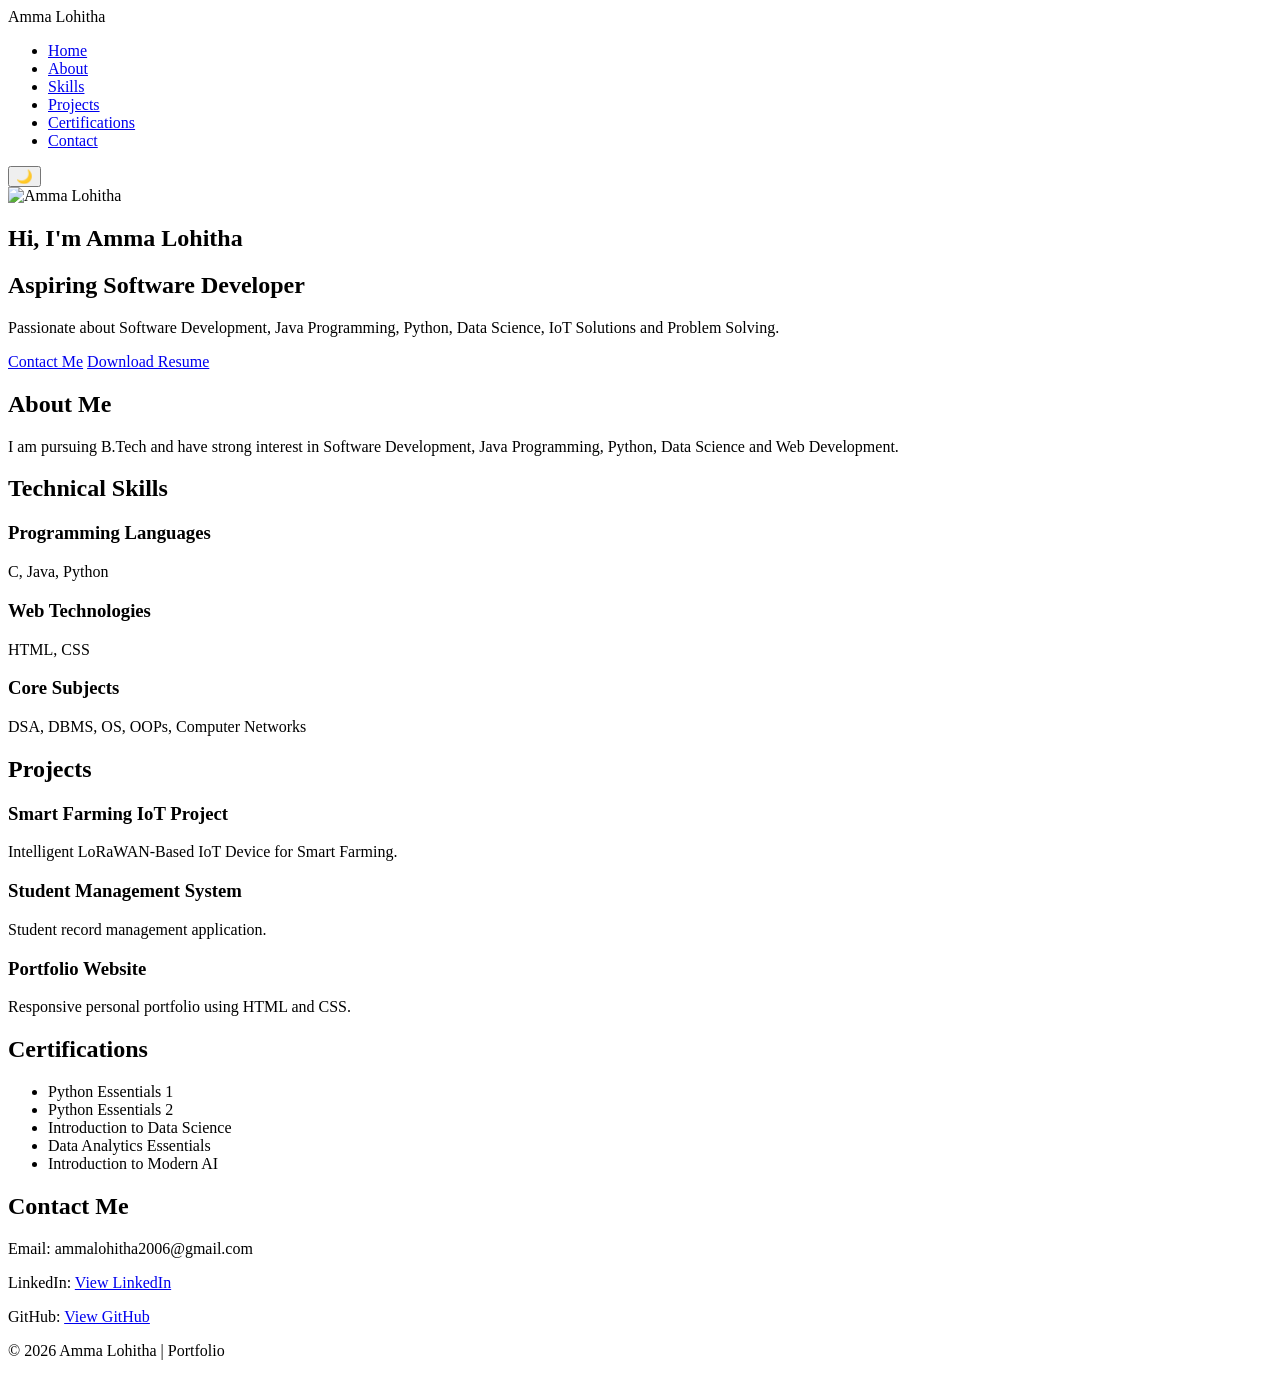
==== index.html @ 08978360 "Create index.html" ====
<!DOCTYPE html>
<html lang="en">
<head>
    <meta charset="UTF-8">
    <meta name="viewport" content="width=device-width, initial-scale=1.0">
    <title>Amma Lohitha Portfolio</title>
    <link rel="stylesheet" href="style.css">
</head>

<body>

<nav>
    <div class="logo">Amma Lohitha</div>

    <ul>
        <li><a href="#home">Home</a></li>
        <li><a href="#about">About</a></li>
        <li><a href="#skills">Skills</a></li>
        <li><a href="#projects">Projects</a></li>
        <li><a href="#certifications">Certifications</a></li>
        <li><a href="#contact">Contact</a></li>
    </ul>

    <button id="darkModeBtn">🌙</button>
</nav>

<section id="home" class="hero">

    <img src="images/profile.jpeg" alt="Amma Lohitha" class="profile-img">

    <h1>Hi, I'm Amma Lohitha</h1>

    <h2>Aspiring Software Developer</h2>

    <p>
        Passionate about Software Development, Java Programming,
        Python, Data Science, IoT Solutions and Problem Solving.
    </p>

    <a href="#contact" class="btn">Contact Me</a>

    <a href="Hire3x.pdf" class="btn" download>
        Download Resume
    </a>

</section>

<section id="about">
    <h2>About Me</h2>

    <p>
        I am pursuing B.Tech and have strong interest in Software Development,
        Java Programming, Python, Data Science and Web Development.
    </p>
</section>

<section id="skills">
    <h2>Technical Skills</h2>

    <div class="cards">

        <div class="card">
            <h3>Programming Languages</h3>
            <p>C, Java, Python</p>
        </div>

        <div class="card">
            <h3>Web Technologies</h3>
            <p>HTML, CSS</p>
        </div>

        <div class="card">
            <h3>Core Subjects</h3>
            <p>DSA, DBMS, OS, OOPs, Computer Networks</p>
        </div>

    </div>
</section>

<section id="projects">
    <h2>Projects</h2>

    <div class="cards">

        <div class="card">
            <h3>Smart Farming IoT Project</h3>
            <p>Intelligent LoRaWAN-Based IoT Device for Smart Farming.</p>
        </div>

        <div class="card">
            <h3>Student Management System</h3>
            <p>Student record management application.</p>
        </div>

        <div class="card">
            <h3>Portfolio Website</h3>
            <p>Responsive personal portfolio using HTML and CSS.</p>
        </div>

    </div>
</section>

<section id="certifications">
    <h2>Certifications</h2>

    <ul class="cert-list">
        <li>Python Essentials 1</li>
        <li>Python Essentials 2</li>
        <li>Introduction to Data Science</li>
        <li>Data Analytics Essentials</li>
        <li>Introduction to Modern AI</li>
    </ul>
</section>

<section id="contact">
    <h2>Contact Me</h2>

    <p>Email: ammalohitha2006@gmail.com</p>

    <p>
        LinkedIn:
        <a href="https://www.linkedin.com/in/amma-lohitha-7b904b373" target="_blank">
            View LinkedIn
        </a>
    </p>

    <p>
        GitHub:
        <a href="https://github.com/ammalohitha" target="_blank">
            View GitHub
        </a>
    </p>

</section>

<footer>
    <p>© 2026 Amma Lohitha | Portfolio</p>
</footer>

<script src="script.js"></script>

</body>
</html>
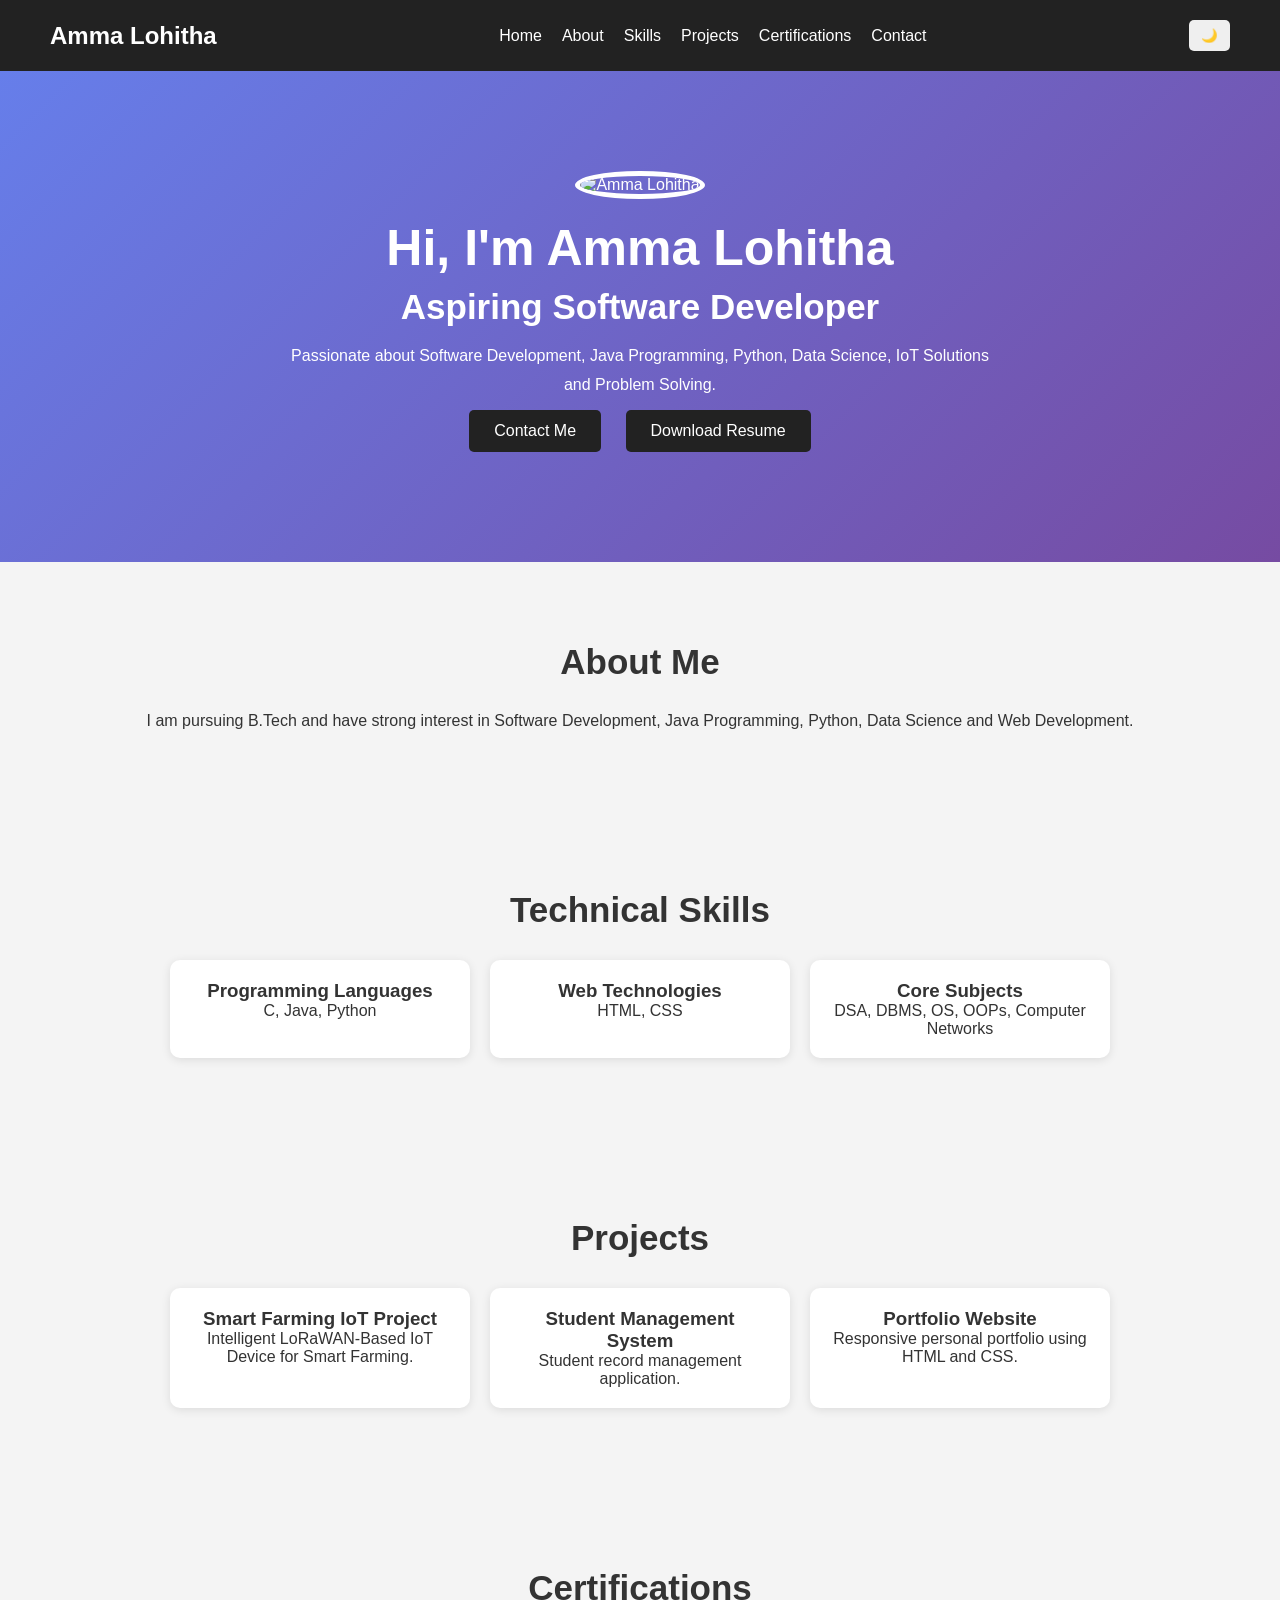
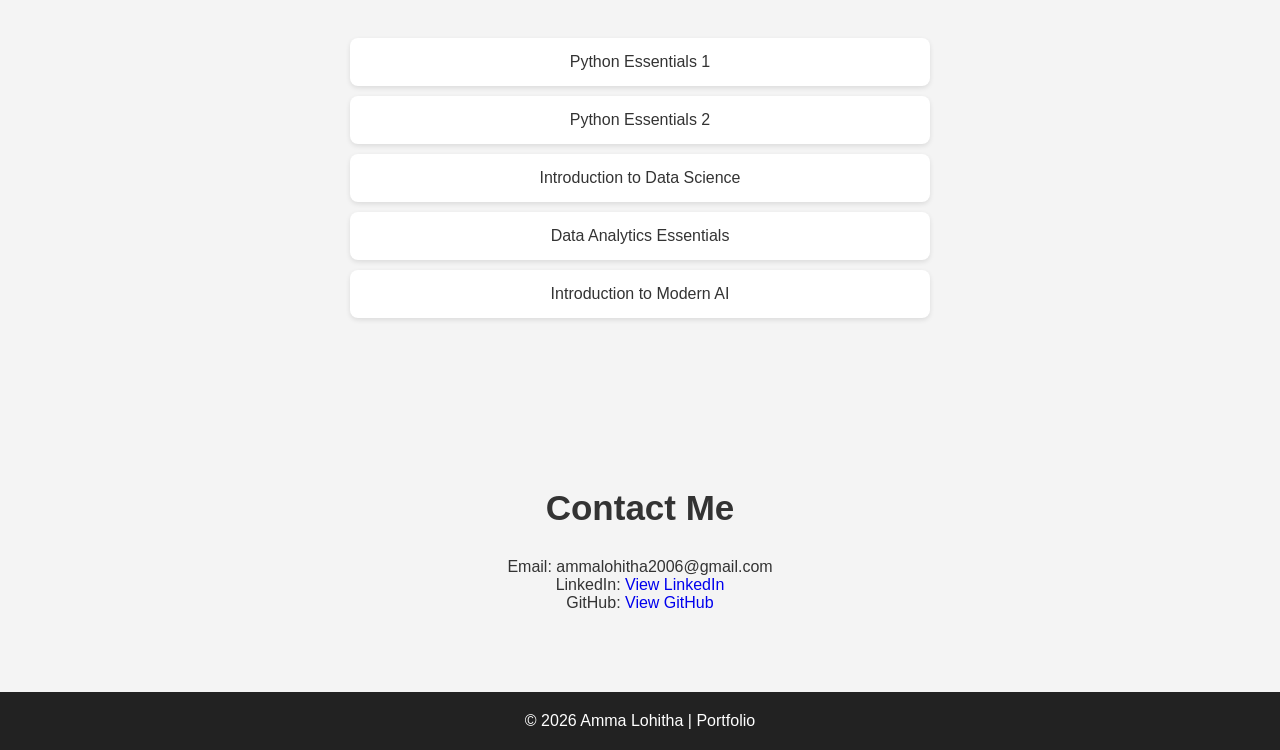
==== commit 0aafb6fe: "Update index.html" ====
--- a/index.html
+++ b/index.html
@@ -26,7 +26,7 @@
 
 <section id="home" class="hero">
 
-    <img src="images/profile.jpeg" alt="Amma Lohitha" class="profile-img">
+    <img src=profile.jpeg" alt="Amma Lohitha" class="profile-img">
 
     <h1>Hi, I'm Amma Lohitha</h1>
 
--- a/style.css
+++ b/style.css
@@ -0,0 +1,246 @@
+*{
+    margin:0;
+    padding:0;
+    box-sizing:border-box;
+    font-family:Arial, sans-serif;
+}
+
+html{
+    scroll-behavior:smooth;
+}
+
+body{
+    background:#f4f4f4;
+    color:#333;
+}
+
+/* Navbar */
+
+nav{
+    background:#222;
+    color:white;
+    display:flex;
+    justify-content:space-between;
+    align-items:center;
+    padding:20px 50px;
+}
+
+.logo{
+    font-size:24px;
+    font-weight:bold;
+}
+
+nav ul{
+    list-style:none;
+    display:flex;
+}
+
+nav ul li{
+    margin-left:20px;
+}
+
+nav ul li a{
+    color:white;
+    text-decoration:none;
+}
+
+nav ul li a:hover{
+    color:#ddd;
+}
+
+/* Dark Mode Button */
+
+#darkModeBtn{
+    padding:8px 12px;
+    border:none;
+    border-radius:5px;
+    cursor:pointer;
+}
+
+/* Hero Section */
+
+.hero{
+    text-align:center;
+    padding:100px 20px;
+    background:linear-gradient(135deg,#667eea,#764ba2);
+    color:white;
+}
+
+.profile-img{
+    width:220px;
+    height:220px;
+    border-radius:50%;
+    object-fit:cover;
+    border:5px solid white;
+    margin-bottom:20px;
+    transition:0.4s;
+}
+
+.profile-img:hover{
+    transform:scale(1.05);
+}
+
+.hero h1{
+    font-size:50px;
+    margin-bottom:10px;
+}
+
+.hero h2{
+    margin-bottom:15px;
+}
+
+.hero p{
+    max-width:700px;
+    margin:auto;
+    line-height:1.8;
+}
+
+/* Buttons */
+
+.btn{
+    display:inline-block;
+    margin:10px;
+    background:#222;
+    color:white;
+    padding:12px 25px;
+    text-decoration:none;
+    border-radius:5px;
+    transition:0.3s;
+}
+
+.btn:hover{
+    transform:translateY(-3px);
+}
+
+/* Sections */
+
+section{
+    padding:80px 20px;
+    text-align:center;
+}
+
+section h2{
+    font-size:35px;
+    margin-bottom:30px;
+}
+
+/* Cards */
+
+.cards{
+    display:flex;
+    flex-wrap:wrap;
+    justify-content:center;
+    gap:20px;
+}
+
+.card{
+    width:300px;
+    background:white;
+    padding:20px;
+    border-radius:10px;
+    box-shadow:0 2px 10px rgba(0,0,0,0.1);
+    transition:0.4s;
+}
+
+.card:hover{
+    transform:translateY(-10px) scale(1.03);
+}
+
+/* Certifications */
+
+.cert-list{
+    list-style:none;
+    max-width:600px;
+    margin:auto;
+}
+
+.cert-list li{
+    background:white;
+    margin:10px;
+    padding:15px;
+    border-radius:8px;
+    box-shadow:0 2px 5px rgba(0,0,0,0.1);
+}
+
+/* Contact */
+
+#contact a{
+    text-decoration:none;
+}
+
+/* Footer */
+
+footer{
+    background:#222;
+    color:white;
+    text-align:center;
+    padding:20px;
+}
+
+/* Dark Mode */
+
+.dark-mode{
+    background:#121212;
+    color:white;
+}
+
+.dark-mode section{
+    background:#1e1e1e;
+    color:white;
+}
+
+.dark-mode .card{
+    background:#2c2c2c;
+    color:white;
+}
+
+.dark-mode .cert-list li{
+    background:#2c2c2c;
+    color:white;
+}
+
+.dark-mode footer{
+    background:black;
+}
+
+/* Responsive Design */
+
+@media(max-width:768px){
+
+    nav{
+        flex-direction:column;
+        gap:15px;
+        padding:20px;
+    }
+
+    nav ul{
+        flex-direction:column;
+        text-align:center;
+    }
+
+    nav ul li{
+        margin:10px 0;
+    }
+
+    .hero h1{
+        font-size:35px;
+    }
+
+    .hero h2{
+        font-size:22px;
+    }
+
+    .profile-img{
+        width:180px;
+        height:180px;
+    }
+
+    .cards{
+        flex-direction:column;
+        align-items:center;
+    }
+
+    .card{
+        width:90%;
+    }
+}
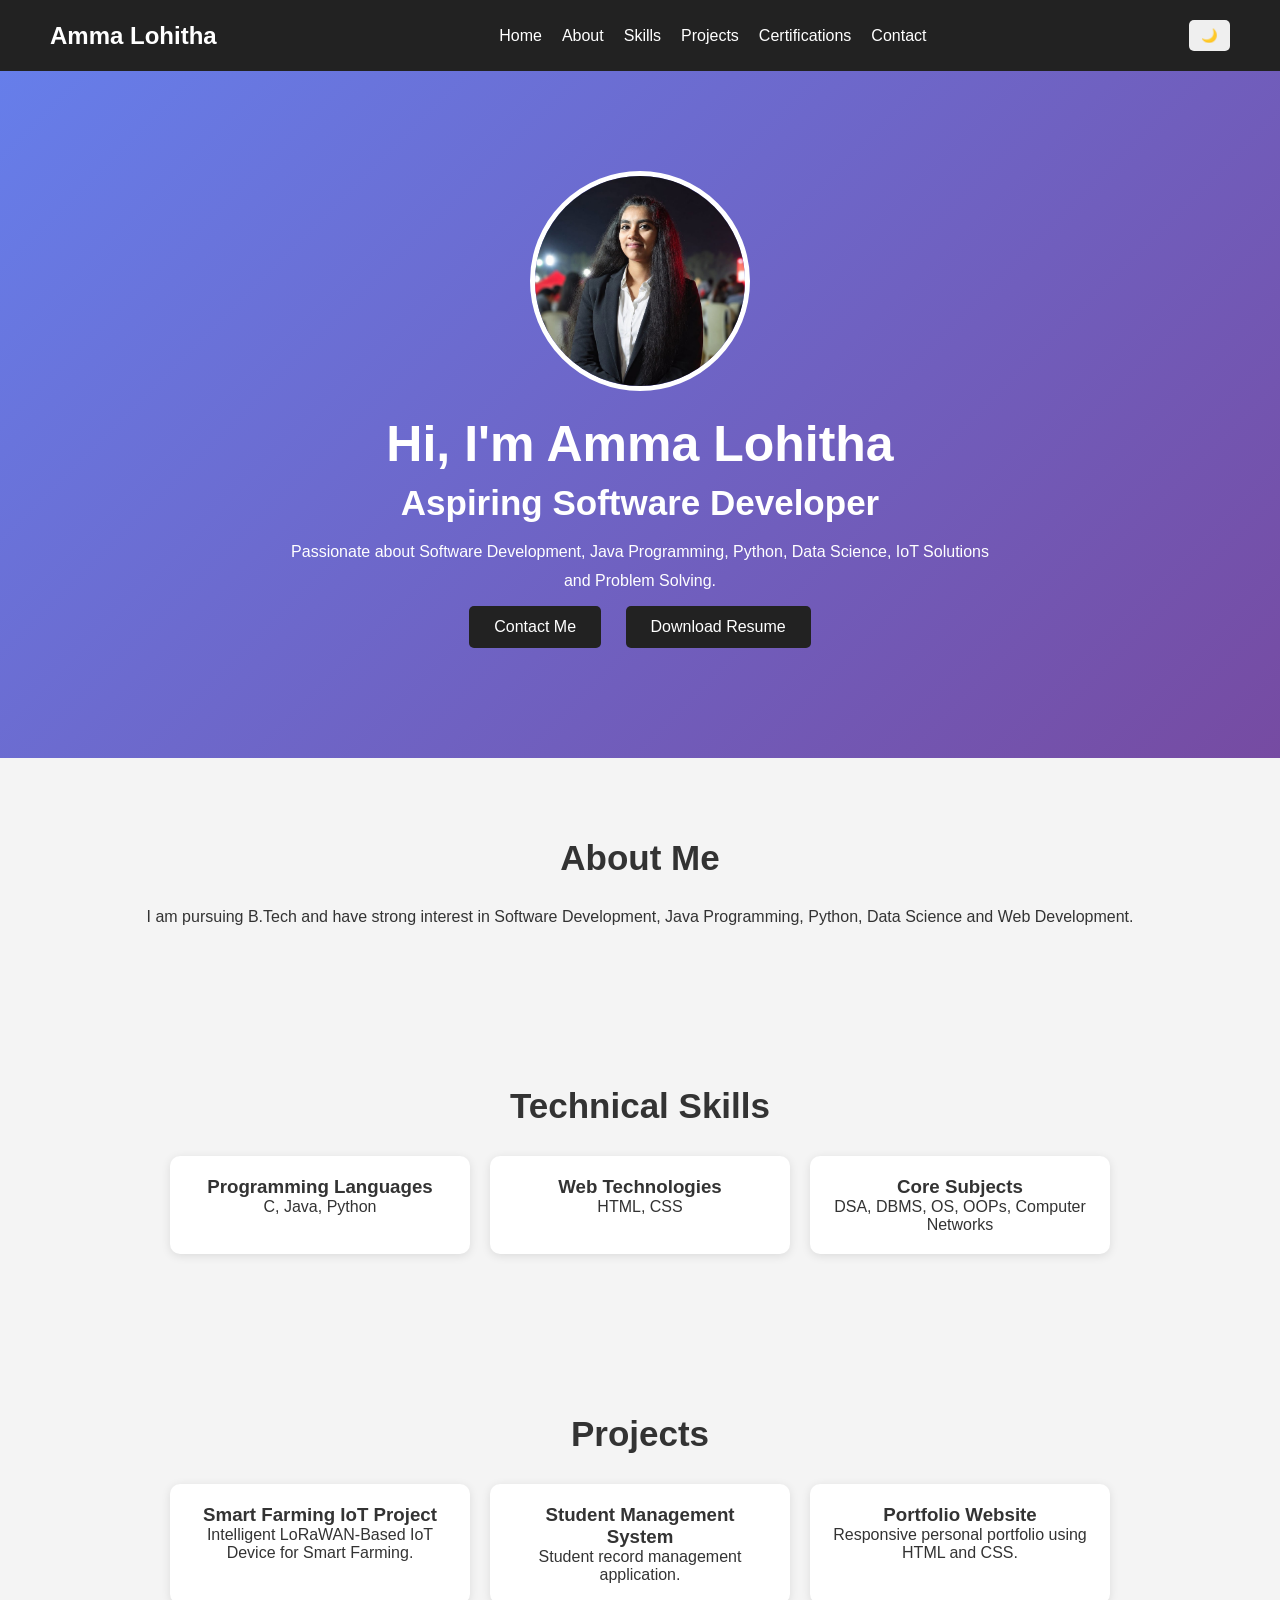
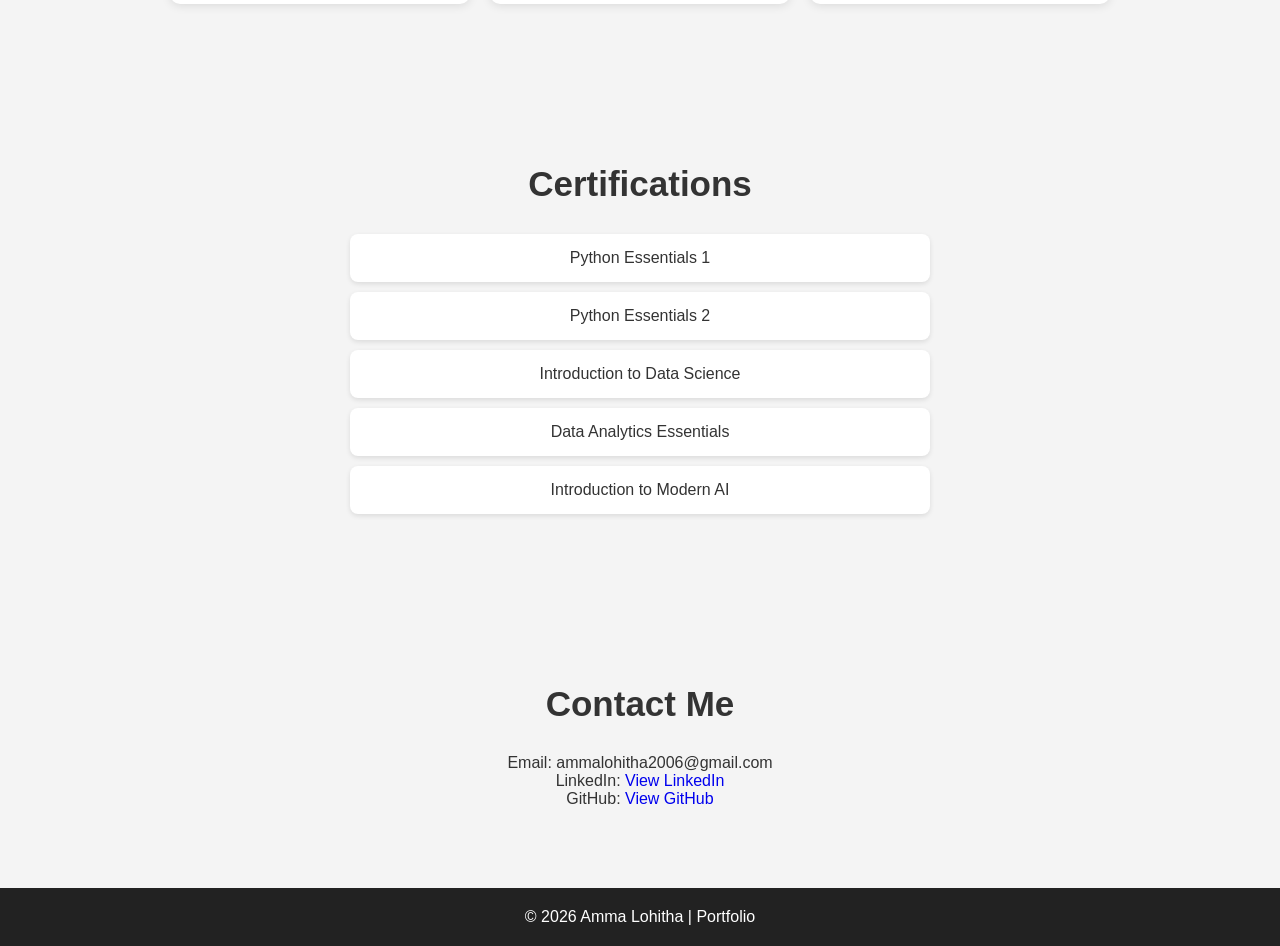
==== commit 41c5701a: "Update index.html" ====
--- a/index.html
+++ b/index.html
@@ -26,7 +26,7 @@
 
 <section id="home" class="hero">
 
-    <img src=profile.jpeg" alt="Amma Lohitha" class="profile-img">
+    <img src="profile (1).jpeg" alt="Amma Lohitha" class="profile-img">
 
     <h1>Hi, I'm Amma Lohitha</h1>
 
